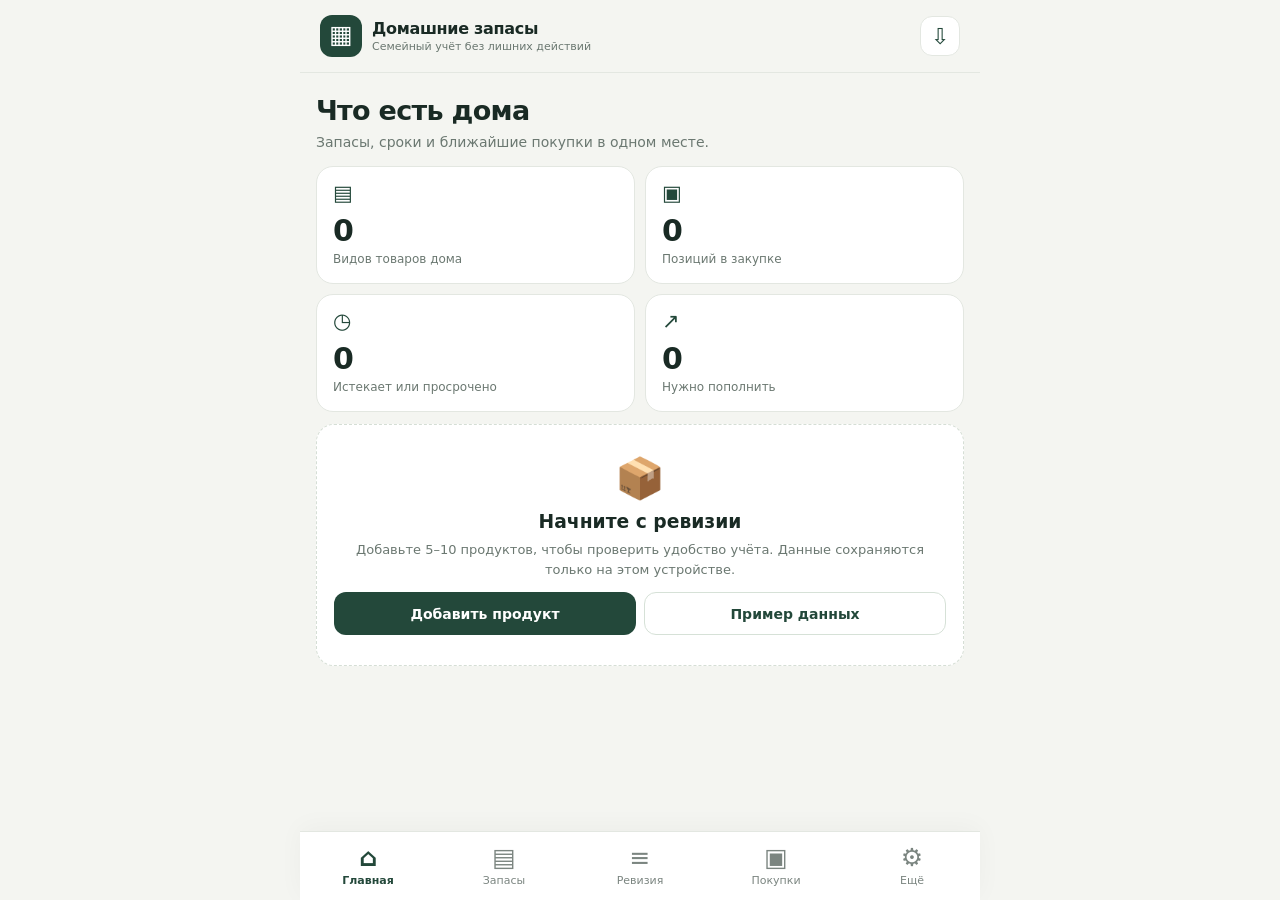
==== index.html @ d509839b "Load receipt parser and updated app scripts" ====
<!doctype html>
<html lang="ru">
<head>
  <meta charset="utf-8" />
  <meta name="viewport" content="width=device-width, initial-scale=1, viewport-fit=cover" />
  <meta name="theme-color" content="#23483a" />
  <meta name="description" content="Домашние запасы — простой учёт продуктов и семейных покупок, без подписки." />
  <link rel="manifest" href="manifest.webmanifest" />
  <link rel="icon" type="image/png" href="icons/icon-192.png" />
  <link rel="stylesheet" href="styles.css?v=20261103-07" />
  <title>Домашние запасы</title>
</head>
<body>
  <div class="shell">
    <header class="app-header">
      <div class="brand"><span class="logo" aria-hidden="true">▦</span><div><div class="brand-name">Домашние запасы</div><div class="brand-sub">Семейный учёт без лишних действий</div></div></div>
      <button class="icon-btn" id="backupShortcut" title="Резервные копии" aria-label="Резервные копии">⇩</button>
    </header>
    <main id="view" aria-live="polite"></main>
    <nav class="bottom-nav" aria-label="Разделы приложения">
      <button class="nav-item active" data-page="home"><span class="nav-icon">⌂</span><span>Главная</span></button>
      <button class="nav-item" data-page="stock"><span class="nav-icon">▤</span><span>Запасы</span></button>
      <button class="nav-item" data-page="audit"><span class="nav-icon">≡</span><span>Ревизия</span></button>
      <button class="nav-item" data-page="shopping"><span class="nav-icon">▣</span><span>Покупки</span></button>
      <button class="nav-item" data-page="settings"><span class="nav-icon">⚙</span><span>Ещё</span></button>
    </nav>
  </div>
  <dialog id="modal"><div id="modalInner"></div></dialog>
  <div id="toast" role="status" aria-live="polite"></div>
  <script src="catalog.js?v=20261103-05" defer></script>
  <script src="scanner.js?v=20261103-05" defer></script>
  <script src="receipt.js?v=20261103-07" defer></script>
  <script src="app.js?v=20261103-07" defer></script>
</body>
</html>
---- styles.css ----
:root{--bg:#f4f5f1;--surface:#fff;--text:#192a24;--muted:#6b7871;--accent:#23483a;--accent2:#e8f0e8;--line:#e3e7e1;--warn:#a86420;--warn-bg:#fff2df;--danger:#ac4d3d;--danger-bg:#fff0e9;--radius:18px;--shadow:0 4px 20px rgba(34,58,43,.045)}
*{box-sizing:border-box}html{font-family:system-ui,-apple-system,"Segoe UI",Roboto,Arial,sans-serif;color:var(--text);background:var(--bg);-webkit-tap-highlight-color:transparent}body{margin:0}.shell{max-width:680px;min-height:100dvh;margin:auto;background:var(--bg);padding-bottom:calc(90px + env(safe-area-inset-bottom))}.app-header{position:sticky;top:0;z-index:4;padding:15px 20px;background:rgba(244,245,241,.96);backdrop-filter:blur(10px);display:flex;justify-content:space-between;gap:10px;align-items:center;border-bottom:1px solid var(--line)}.brand{display:flex;align-items:center;gap:10px}.logo{background:var(--accent);border-radius:12px;color:#fff;font-size:25px;line-height:40px;text-align:center;width:42px;height:42px}.brand-name{font-weight:800;letter-spacing:-.3px}.brand-sub{font-size:11px;color:var(--muted);margin-top:2px}main{padding:22px 16px 25px}.bottom-nav{position:fixed;z-index:5;bottom:0;left:50%;transform:translateX(-50%);width:min(680px,100%);height:calc(69px + env(safe-area-inset-bottom));padding-bottom:env(safe-area-inset-bottom);background:white;border-top:1px solid var(--line);display:flex;box-shadow:0 -4px 26px rgba(10,28,15,.035)}.nav-item{font:inherit;color:#7b8580;background:transparent;border:none;flex:1;display:flex;align-items:center;justify-content:center;flex-direction:column;gap:4px;font-size:11px;cursor:pointer}.nav-item.active{color:var(--accent);font-weight:800}.nav-icon{font-size:25px;line-height:24px}.icon-btn{height:40px;min-width:40px;border:1px solid var(--line);border-radius:12px;background:#fff;font-size:22px;color:var(--accent)}h1,h2,h3,p{margin-top:0}h1{font-size:27px;letter-spacing:-.7px;margin-bottom:6px}h2{font-size:17px;margin-bottom:0;letter-spacing:-.2px}.sub{color:var(--muted);line-height:1.45;font-size:14px}.section-header{display:flex;justify-content:space-between;align-items:center;gap:8px;margin:25px 0 11px}.section-header:first-child{margin-top:0}.section-header .sub{margin:0}.card{background:var(--surface);border:1px solid var(--line);border-radius:var(--radius);padding:16px;box-shadow:var(--shadow);margin-bottom:11px}.soft{background:var(--accent2);border-color:var(--accent2)}.alert-card{background:var(--warn-bg);border-color:#f3dabc}.danger-card{background:var(--danger-bg);border-color:#f1d2ca}.kpi-grid{display:grid;grid-template-columns:1fr 1fr;gap:10px}.kpi{border:1px solid var(--line);border-radius:17px;background:white;padding:16px;min-height:116px}.kpi .mini-icon{font-size:21px;color:var(--accent);line-height:1}.kpi strong{display:block;font-size:30px;margin:9px 0 0;letter-spacing:-1px}.kpi span{font-size:12px;color:var(--muted)}.flex{display:flex;align-items:center;gap:10px}.between{justify-content:space-between}.grow{flex:1;min-width:0}.small{font-size:12px}.muted{color:var(--muted)}.title{font-weight:750;font-size:15px}.row{display:flex;align-items:center;justify-content:space-between;gap:12px;min-width:0}.row+.row{border-top:1px solid var(--line);padding-top:12px;margin-top:12px}.stockrow{display:flex;align-items:center;gap:12px;padding:13px 0;border-bottom:1px solid var(--line)}.stockrow:last-child{border-bottom:0}.product-emoji{width:42px;height:42px;flex:0 0 42px;display:grid;place-items:center;background:#edf1eb;border-radius:13px;font-size:22px}.name{font-weight:720}.meta{font-size:12px;color:var(--muted);margin-top:4px;line-height:1.5}.amount{font-weight:800;white-space:nowrap;font-variant-numeric:tabular-nums}.pill{border-radius:99px;padding:4px 8px;font-size:11px;font-weight:750;white-space:nowrap}.pill.warn{background:var(--warn-bg);color:var(--warn)}.pill.bad{background:var(--danger-bg);color:var(--danger)}.pill.ok{background:var(--accent2);color:var(--accent)}button{font-family:inherit;cursor:pointer}button:disabled{opacity:.45;cursor:not-allowed}.btn{font-size:14px;font-weight:720;border-radius:12px;border:1px solid transparent;padding:11px 15px;min-height:43px;display:inline-flex;gap:7px;align-items:center;justify-content:center}.btn.primary{background:var(--accent);color:white}.btn.secondary{background:white;border-color:#d6e1d7;color:var(--accent)}.btn.tertiary{background:var(--accent2);color:var(--accent)}.btn.text{background:transparent;color:var(--accent);padding:6px}.btn.danger{background:var(--danger-bg);color:var(--danger)}.btn.full{width:100%}.btn.small{font-size:12px;min-height:34px;padding:7px 11px;border-radius:10px}.stack{display:grid;gap:10px}.actions{display:flex;gap:8px;flex-wrap:wrap}.actions .btn{flex:1}input,select,textarea{font-family:inherit;color:var(--text);width:100%;background:#fff;border:1px solid #cfd8d0;border-radius:11px;padding:11px 12px;font-size:16px;min-height:43px}textarea{min-height:95px;resize:vertical}label{font-size:13px;font-weight:650;display:block;margin:2px 0 6px}.form-grid{display:grid;grid-template-columns:1fr 1fr;gap:13px}.form-grid .span2{grid-column:1/-1}.form-help{color:var(--muted);font-size:12px;margin:5px 0}.searchbar{margin:14px 0}.tabline{display:flex;gap:7px;overflow-x:auto;padding:0 0 8px;scrollbar-width:none}.chip{white-space:nowrap;background:#fff;border:1px solid var(--line);border-radius:99px;padding:8px 12px;color:var(--muted);font-size:12px;font-weight:650}.chip.active{background:var(--accent);color:#fff;border-color:var(--accent)}.empty{text-align:center;padding:30px 17px;background:#fff;border:1px dashed #d5ded5;border-radius:var(--radius);margin:12px 0}.empty .glyph{font-size:40px;margin-bottom:9px}.empty h3{margin-bottom:8px}.empty p{font-size:13px;color:var(--muted);line-height:1.5}.list-inline{display:grid;gap:8px}.notice{font-size:12px;line-height:1.5;color:var(--muted);padding:12px 14px;background:#f0f2ef;border-radius:12px}.notice.warn{background:var(--warn-bg);color:#855219}.minor{border:0;background:transparent;padding:5px 2px;font-size:12px;color:var(--accent);font-weight:750}.numberinput{max-width:86px}.mini-button{height:33px;min-width:33px;padding:0 8px;border:1px solid #d6dfd6;border-radius:10px;background:#fff;font-size:18px;color:var(--accent)}.inline-form{display:flex;gap:8px;align-items:center;justify-content:space-between}.inline-form .title{flex:1;min-width:0}.inline-form input{width:89px;padding:9px}.check{width:20px;height:20px;accent-color:var(--accent);flex:none}.divider{border:0;border-top:1px solid var(--line);margin:14px 0}dialog{border:0;border-radius:20px;padding:0;width:min(540px,calc(100% - 20px));max-height:88dvh;color:var(--text);background:white;box-shadow:0 30px 90px rgba(0,0,0,.2)}dialog::backdrop{background:rgba(19,38,25,.5)}#modalInner{padding:22px;overflow:auto;max-height:87dvh}dialog h2{font-size:20px;margin:0 0 15px}dialog .modal-actions{display:flex;gap:9px;margin-top:19px}dialog .modal-actions .btn{flex:1}#toast{display:none;position:fixed;bottom:calc(84px + env(safe-area-inset-bottom));left:50%;transform:translateX(-50%);z-index:20;max-width:min(540px,90%);background:#213c31;color:white;border-radius:13px;padding:13px 18px;font-size:13px;box-shadow:0 10px 40px #0003;text-align:center}.preline{white-space:pre-wrap}.item-card{background:#fff;border:1px solid var(--line);border-radius:14px;margin:9px 0;padding:12px}.badgeline{display:flex;flex-wrap:wrap;gap:5px;margin-top:6px}.candidate{background:#f7f9f5;border:1px solid #e0e6db;border-radius:12px;padding:12px;margin:9px 0}.candidate-grid{display:grid;grid-template-columns:minmax(0,1fr) 80px 72px 26px;gap:7px;align-items:end}.candidate-grid input,.candidate-grid select{min-width:0;padding:8px 6px;font-size:14px}.candidate-grid .minor{font-size:18px}.muted-dot{display:inline-block;width:6px;height:6px;background:#b7c5b5;border-radius:50%;vertical-align:middle;margin-right:4px}.statusbar{padding:10px 12px;border-radius:12px;margin-bottom:12px;font-size:12px;line-height:1.5}.statusbar.good{background:#e5f1e8;color:#285c3d}.statusbar.warning{background:#fff1d6;color:#935a1d}.spaced{margin-top:15px}.footer-note{font-size:11px;color:#8a978b;line-height:1.5;margin:16px 5px}.purchase-hint{padding:9px 10px;background:#f3f6f2;border-radius:10px;color:#53655a;font-size:12px;margin-top:8px}.audit-value{min-width:95px;max-width:120px}.clip{overflow:hidden;text-overflow:ellipsis;white-space:nowrap}@media(max-width:380px){.app-header{padding:12px}.brand-sub{font-size:10px}main{padding:17px 11px}.kpi{padding:12px}.form-grid{gap:9px}.candidate-grid{grid-template-columns:minmax(0,1fr) 58px 61px 23px;gap:4px}.candidate-grid input,.candidate-grid select{font-size:12px}.btn{padding:9px 11px}}


/* v0.2: камера распознавания штрихкодов */
.barcode-dialog{width:min(510px,calc(100% - 16px))}
.barcode-panel{padding:20px}
.barcode-panel h2{font-size:20px;margin-bottom:8px}
.barcode-panel video{display:block;width:100%;aspect-ratio:4/3;object-fit:cover;background:#16271f;border-radius:14px;margin:12px 0}
.barcode-panel .barcode-status{font-size:13px;min-height:36px;color:var(--muted);line-height:1.4}
.barcode-panel .actions{margin-top:12px}
.barcode-panel .actions .btn{flex:1}


/* v0.3: update notice when unsaved changes may exist */
.update-prompt{position:fixed;z-index:40;top:calc(9px + env(safe-area-inset-top));left:50%;transform:translateX(-50%);width:min(580px,calc(100% - 24px));background:#fff;border:1px solid #c9d8cd;border-radius:13px;box-shadow:0 8px 35px #0003;padding:10px 12px;display:flex;align-items:center;justify-content:space-between;gap:10px;font-size:13px;font-weight:650}
.update-prompt button{flex-shrink:0}


/* v0.4 — review suggestions after shopping list import */
.suggestion-section{margin:8px 0 12px}
.suggestion-chips{display:flex;gap:6px;flex-wrap:wrap;margin-top:7px}
.suggestion-chip{border:1px solid #bfcfbe;background:white;color:var(--accent);border-radius:9px;padding:7px 10px;min-height:34px;font-size:12px;font-weight:650;max-width:100%;text-align:left;overflow-wrap:anywhere}
.suggestion-chip.selected{background:var(--accent2);border-color:var(--accent)}
.candidate .form-grid.spaced{margin-top:12px}
.candidate .check{width:23px;height:23px;margin-top:11px}
.candidate textarea{font-size:14px;min-height:54px;padding:8px 10px}

/* v0.5: clickable home stock summary */
.kpi-link{display:block;width:100%;text-align:left;font:inherit;color:inherit;cursor:pointer}
.kpi-link:focus-visible{outline:3px solid var(--accent);outline-offset:3px}
.kpi-link:active{background:var(--accent2)}


/* v0.6 — filtered stock lists opened by home summary cards */
.stock-filter-item+.stock-filter-item{border-top:1px solid var(--line)}
.stock-filter-item .stockrow{border-bottom:0}
.stock-filter-detail{padding:0 8px 12px 54px;font-size:12px;color:var(--muted);line-height:1.55}
.stock-filter-line{margin:3px 0}
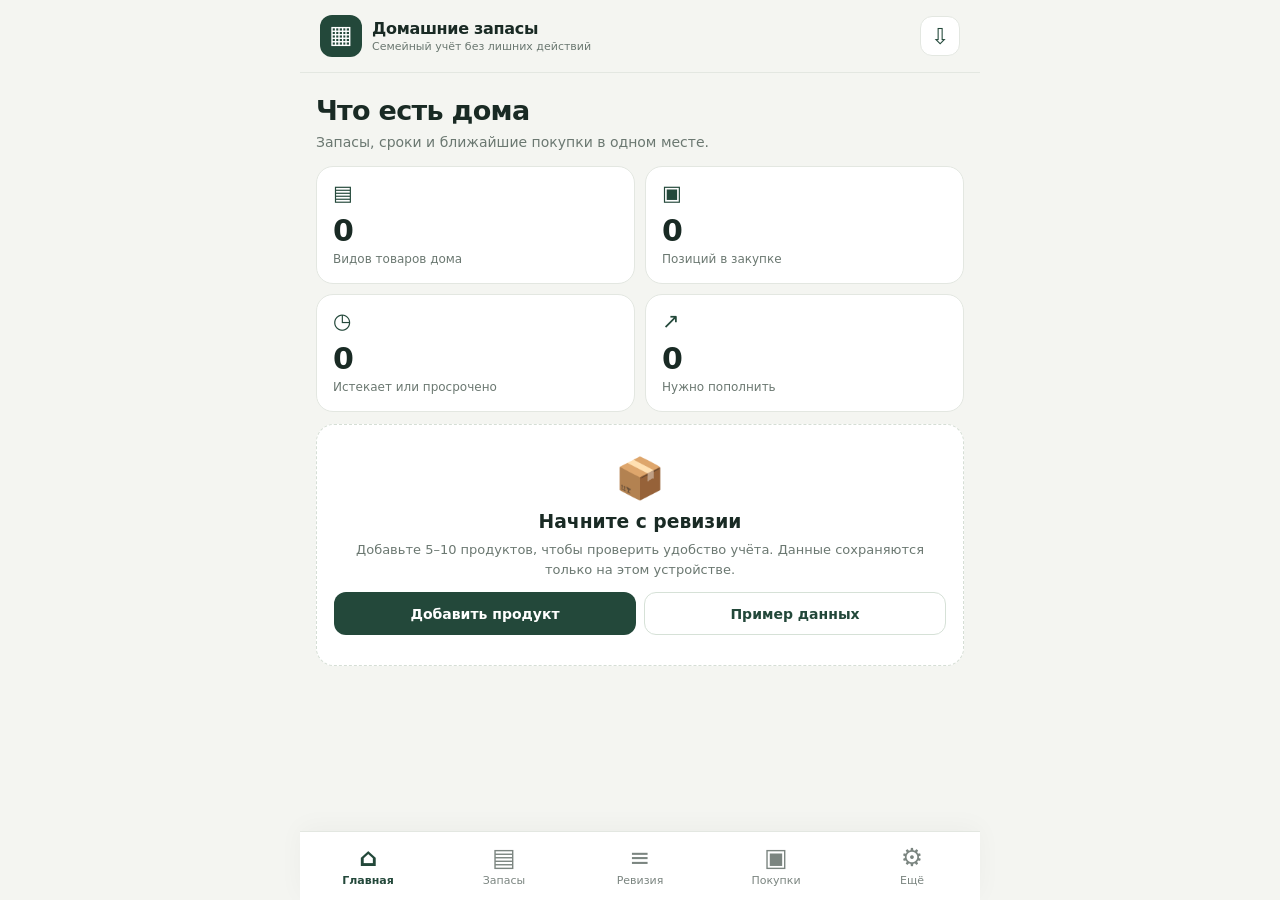
==== commit 8945b798: "Publish final mobile-friendly receipt button" ====
--- a/index.html
+++ b/index.html
@@ -30,6 +30,6 @@
   <script src="catalog.js?v=20261103-05" defer></script>
   <script src="scanner.js?v=20261103-05" defer></script>
   <script src="receipt.js?v=20261103-07" defer></script>
-  <script src="app.js?v=20261103-07" defer></script>
+  <script src="app.js?v=20261103-09" defer></script>
 </body>
 </html>
--- a/styles.css
+++ b/styles.css
@@ -37,3 +37,13 @@
 .stock-filter-item .stockrow{border-bottom:0}
 .stock-filter-detail{padding:0 8px 12px 54px;font-size:12px;color:var(--muted);line-height:1.55}
 .stock-filter-line{margin:3px 0}
+
+
+/* v0.7 - receipt review */
+.receipt-item{margin-bottom:12px}
+.receipt-item .meta{overflow-wrap:anywhere}
+.receipt-warning{background:var(--warn-bg);padding:8px 10px;border-radius:9px;color:#855219}
+.receipt-details{font-size:13px;color:var(--muted);border-top:1px solid var(--line);padding:10px 0;margin-top:7px}
+.receipt-details summary{cursor:pointer;font-weight:650;color:var(--accent)}
+.receipt-details input,.receipt-details select{margin-top:6px}
+.receipt-item input.check{width:24px;height:24px;margin-top:9px}
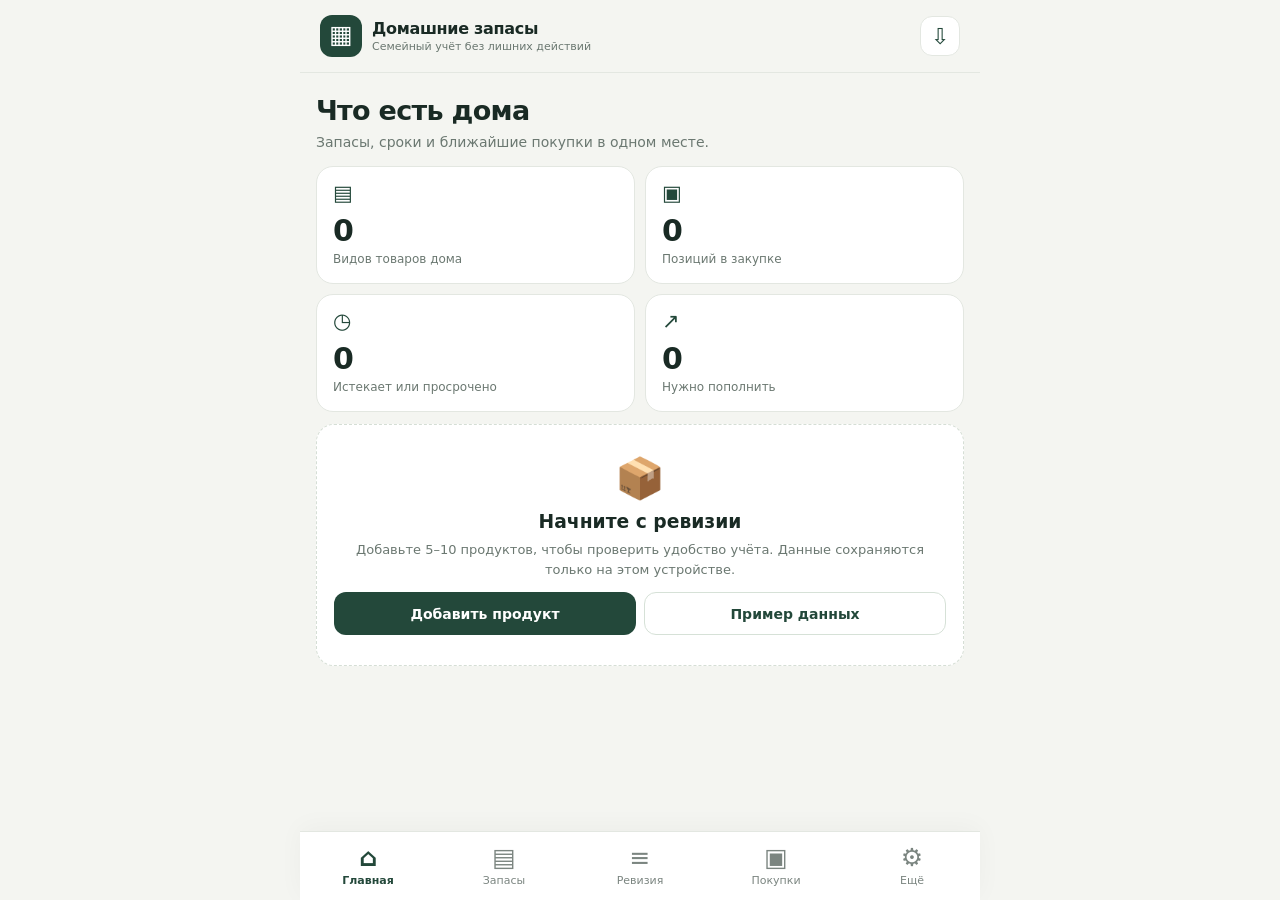
==== commit 254b27fc: "Refresh v0.8 receipt matching safety in Android app" ====
--- a/index.html
+++ b/index.html
@@ -7,7 +7,7 @@
   <meta name="description" content="Домашние запасы — простой учёт продуктов и семейных покупок, без подписки." />
   <link rel="manifest" href="manifest.webmanifest" />
   <link rel="icon" type="image/png" href="icons/icon-192.png" />
-  <link rel="stylesheet" href="styles.css?v=20261103-07" />
+  <link rel="stylesheet" href="styles.css?v=20261103-10" />
   <title>Домашние запасы</title>
 </head>
 <body>
@@ -29,7 +29,7 @@
   <div id="toast" role="status" aria-live="polite"></div>
   <script src="catalog.js?v=20261103-05" defer></script>
   <script src="scanner.js?v=20261103-05" defer></script>
-  <script src="receipt.js?v=20261103-07" defer></script>
-  <script src="app.js?v=20261103-09" defer></script>
+  <script src="receipt.js?v=20261103-10" defer></script>
+  <script src="app.js?v=20261103-11" defer></script>
 </body>
 </html>
--- a/styles.css
+++ b/styles.css
@@ -47,3 +47,8 @@
 .receipt-details summary{cursor:pointer;font-weight:650;color:var(--accent)}
 .receipt-details input,.receipt-details select{margin-top:6px}
 .receipt-item input.check{width:24px;height:24px;margin-top:9px}
+
+/* v0.8 — receipt OCR debugging */
+.receipt-debug{margin:18px 0 8px;padding:12px;background:var(--accent2);border-radius:12px}
+.receipt-debug summary{font-size:13px;font-weight:700;cursor:pointer;color:var(--accent)}
+.receipt-debug textarea{margin-top:9px;font:12px ui-monospace,SFMono-Regular,Consolas,monospace;min-height:120px;max-height:260px;white-space:pre;overflow:auto}
